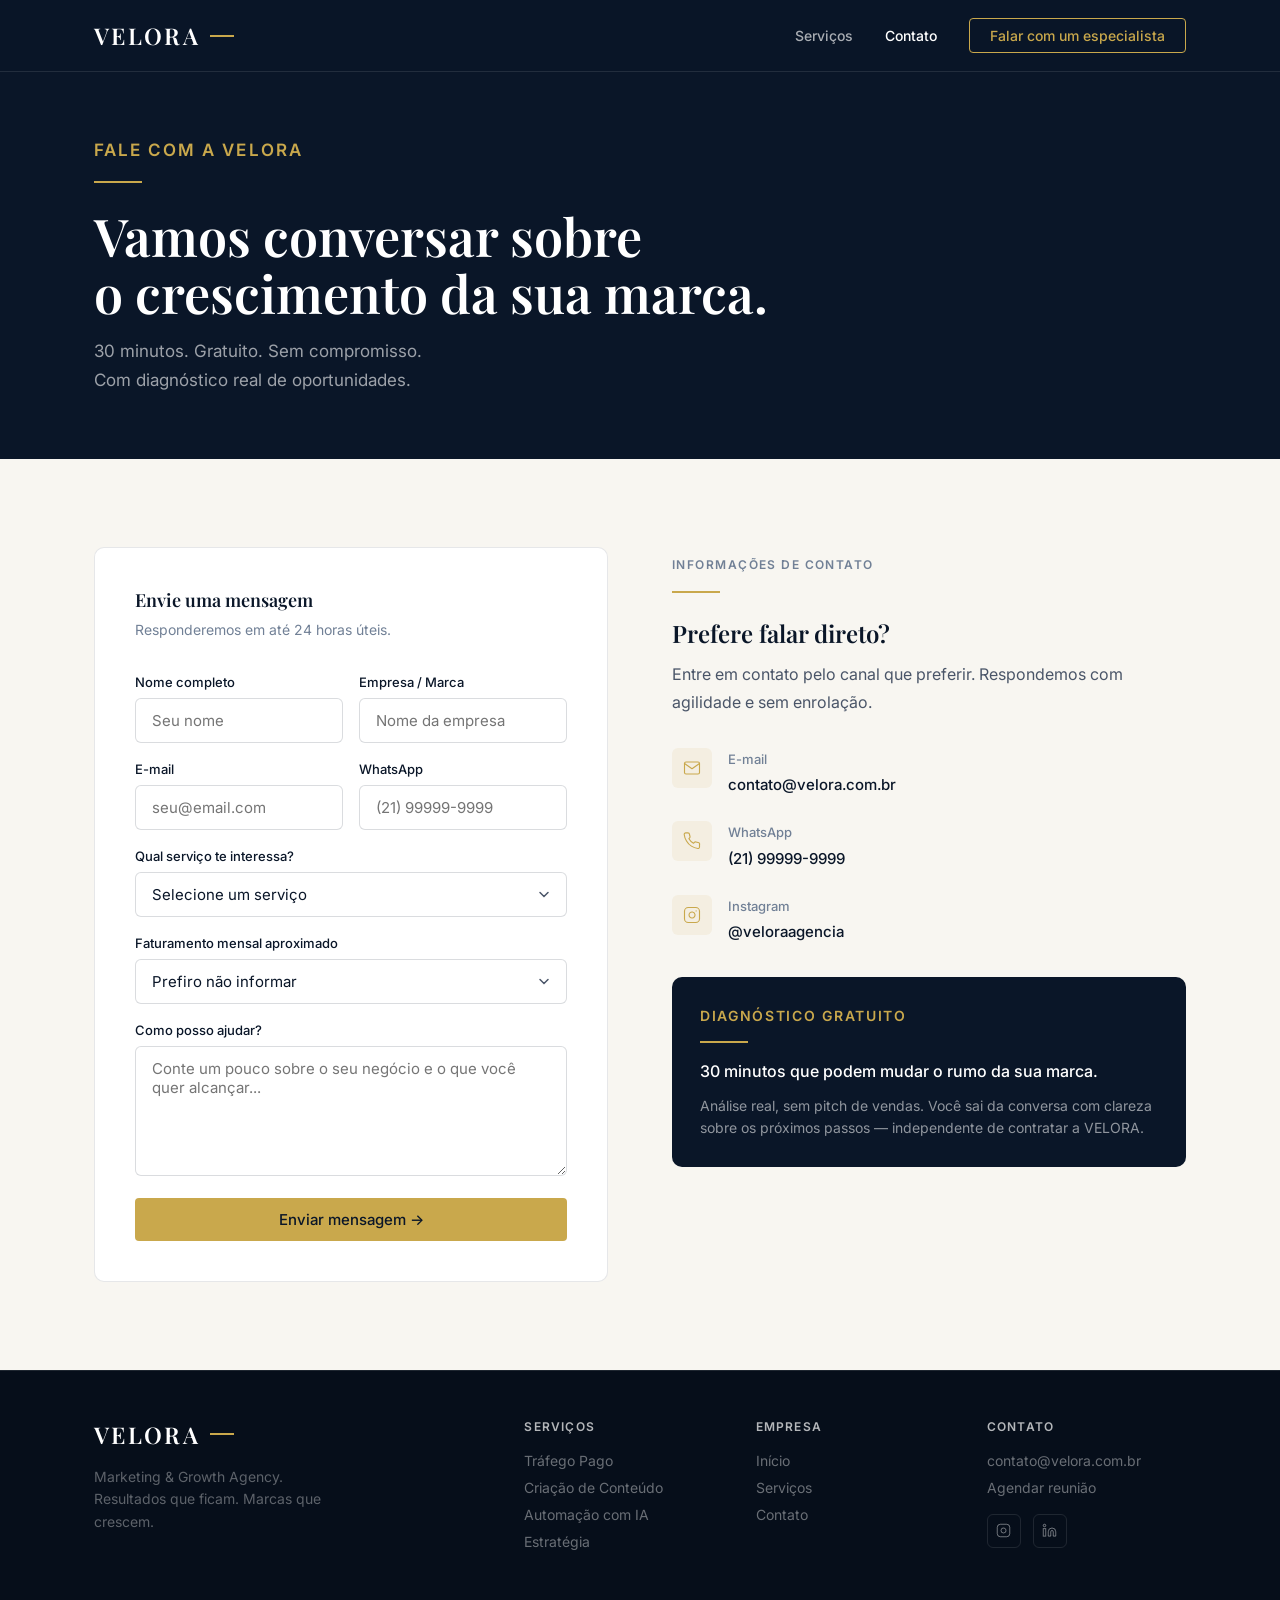
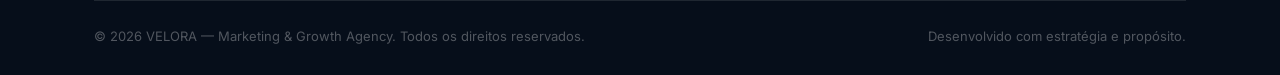
==== contato.html @ fdc5f214 "Add files via upload" ====
<!DOCTYPE html>
<html lang="pt-BR">
<head>
  <meta charset="UTF-8">
  <meta name="viewport" content="width=device-width, initial-scale=1.0">
  <title>Contato — VELORA Marketing & Growth Agency</title>
  <meta name="description" content="Agende uma conversa estratégica gratuita de 30 minutos. Diagnóstico real, sem compromisso.">
  <link rel="preconnect" href="https://fonts.googleapis.com">
  <link rel="preconnect" href="https://fonts.gstatic.com" crossorigin>
  <link href="https://fonts.googleapis.com/css2?family=Playfair+Display:wght@600&family=Inter:wght@400;500;600&display=swap" rel="stylesheet">
  <link rel="stylesheet" href="style.css">
</head>
<body>

  <nav class="nav">
    <div class="container nav-inner">
      <a href="index.html" class="nav-logo">
        <span class="nav-logo-text">VELORA</span>
        <span class="nav-logo-rule"></span>
      </a>
      <div class="nav-links">
        <a href="servicos.html">Serviços</a>
        <a href="contato.html" class="active">Contato</a>
        <a href="contato.html" class="nav-cta">Falar com um especialista</a>
      </div>
      <button class="nav-burger" id="burger" aria-label="Abrir menu">
        <span></span><span></span><span></span>
      </button>
    </div>
    <nav class="nav-mobile" id="navMobile">
      <a href="index.html">Início</a>
      <a href="servicos.html">Serviços</a>
      <a href="contato.html">Contato</a>
      <a href="contato.html" class="gold-link">Falar com um especialista →</a>
    </nav>
  </nav>

  <section class="hero-page">
    <div class="container">
      <p class="eyebrow">Fale com a VELORA</p>
      <span class="gold-rule" style="margin: 1rem 0 1.5rem;"></span>
      <h1>Vamos conversar sobre<br>o crescimento da sua marca.</h1>
      <p>30 minutos. Gratuito. Sem compromisso.<br>Com diagnóstico real de oportunidades.</p>
    </div>
  </section>

  <section class="section contact-sec">
    <div class="container">
      <div class="contact-grid">

        <div class="form-card">
          <h3>Envie uma mensagem</h3>
          <p>Responderemos em até 24 horas úteis.</p>
          <form id="contactForm">
            <div class="form-row">
              <div class="form-grp">
                <label class="form-lbl" for="nome">Nome completo</label>
                <input class="form-inp" type="text" id="nome" name="nome" placeholder="Seu nome" required>
              </div>
              <div class="form-grp">
                <label class="form-lbl" for="empresa">Empresa / Marca</label>
                <input class="form-inp" type="text" id="empresa" name="empresa" placeholder="Nome da empresa">
              </div>
            </div>
            <div class="form-row">
              <div class="form-grp">
                <label class="form-lbl" for="email">E-mail</label>
                <input class="form-inp" type="email" id="email" name="email" placeholder="seu@email.com" required>
              </div>
              <div class="form-grp">
                <label class="form-lbl" for="whatsapp">WhatsApp</label>
                <input class="form-inp" type="tel" id="whatsapp" name="whatsapp" placeholder="(21) 99999-9999">
              </div>
            </div>
            <div class="form-grp">
              <label class="form-lbl" for="servico">Qual serviço te interessa?</label>
              <select class="form-sel" id="servico" name="servico">
                <option value="">Selecione um serviço</option>
                <option>Tráfego Pago</option>
                <option>Criação de Conteúdo</option>
                <option>Automação com IA</option>
                <option>Estratégia de Marketing</option>
                <option>Pacote completo</option>
                <option>Ainda não sei — preciso de orientação</option>
              </select>
            </div>
            <div class="form-grp">
              <label class="form-lbl" for="faturamento">Faturamento mensal aproximado</label>
              <select class="form-sel" id="faturamento" name="faturamento">
                <option value="">Prefiro não informar</option>
                <option>Até R$ 10.000/mês</option>
                <option>R$ 10.000 – R$ 50.000/mês</option>
                <option>R$ 50.000 – R$ 200.000/mês</option>
                <option>Acima de R$ 200.000/mês</option>
              </select>
            </div>
            <div class="form-grp">
              <label class="form-lbl" for="mensagem">Como posso ajudar?</label>
              <textarea class="form-ta" id="mensagem" name="mensagem" placeholder="Conte um pouco sobre o seu negócio e o que você quer alcançar..."></textarea>
            </div>
            <button type="submit" class="btn btn-primary btn-full">Enviar mensagem →</button>
          </form>
          <div class="success-msg" id="successMsg">
            Mensagem enviada com sucesso! Entraremos em contato em até 24 horas úteis.
          </div>
        </div>

        <div class="contact-sidebar">
          <p class="eyebrow">Informações de contato</p>
          <span class="gold-rule" style="margin: 1rem 0 1.5rem;"></span>
          <h3>Prefere falar direto?</h3>
          <p>Entre em contato pelo canal que preferir. Respondemos com agilidade e sem enrolação.</p>

          <div class="c-item">
            <div class="c-icon">
              <svg viewBox="0 0 24 24"><path d="M4 4h16c1.1 0 2 .9 2 2v12c0 1.1-.9 2-2 2H4c-1.1 0-2-.9-2-2V6c0-1.1.9-2 2-2z"/><polyline points="22,6 12,13 2,6"/></svg>
            </div>
            <div class="c-item-txt">
              <p>E-mail</p>
              <p>contato@velora.com.br</p>
            </div>
          </div>

          <div class="c-item">
            <div class="c-icon">
              <svg viewBox="0 0 24 24"><path d="M22 16.92v3a2 2 0 0 1-2.18 2 19.79 19.79 0 0 1-8.63-3.07A19.5 19.5 0 0 1 4.69 12a19.79 19.79 0 0 1-3.07-8.67A2 2 0 0 1 3.6 1.11h3a2 2 0 0 1 2 1.72c.127.96.361 1.903.7 2.81a2 2 0 0 1-.45 2.11L7.91 8.91a16 16 0 0 0 6.06 6.06l1.17-1.17a2 2 0 0 1 2.11-.45c.907.339 1.85.573 2.81.7A2 2 0 0 1 22 16.92z"/></svg>
            </div>
            <div class="c-item-txt">
              <p>WhatsApp</p>
              <p>(21) 99999-9999</p>
            </div>
          </div>

          <div class="c-item">
            <div class="c-icon">
              <svg viewBox="0 0 24 24"><rect x="2" y="2" width="20" height="20" rx="5"/><path d="M16 11.37A4 4 0 1 1 12.63 8 4 4 0 0 1 16 11.37z"/><line x1="17.5" y1="6.5" x2="17.51" y2="6.5"/></svg>
            </div>
            <div class="c-item-txt">
              <p>Instagram</p>
              <p>@veloraagencia</p>
            </div>
          </div>

          <div class="diag-card">
            <p class="eyebrow" style="margin-bottom: 0.875rem;">Diagnóstico gratuito</p>
            <span class="gold-rule" style="margin-bottom: 1rem;"></span>
            <p class="diag-title">30 minutos que podem mudar o rumo da sua marca.</p>
            <p>Análise real, sem pitch de vendas. Você sai da conversa com clareza sobre os próximos passos — independente de contratar a VELORA.</p>
          </div>
        </div>

      </div>
    </div>
  </section>

  <footer class="footer">
    <div class="container">
      <div class="footer-grid">
        <div class="footer-brand">
          <a href="index.html" class="nav-logo">
            <span class="nav-logo-text">VELORA</span>
            <span class="nav-logo-rule"></span>
          </a>
          <p>Marketing & Growth Agency.<br>Resultados que ficam. Marcas que crescem.</p>
        </div>
        <div class="footer-col">
          <h4>Serviços</h4>
          <a href="servicos.html">Tráfego Pago</a>
          <a href="servicos.html">Criação de Conteúdo</a>
          <a href="servicos.html">Automação com IA</a>
          <a href="servicos.html">Estratégia</a>
        </div>
        <div class="footer-col">
          <h4>Empresa</h4>
          <a href="index.html">Início</a>
          <a href="servicos.html">Serviços</a>
          <a href="contato.html">Contato</a>
        </div>
        <div class="footer-col">
          <h4>Contato</h4>
          <a href="mailto:contato@velora.com.br">contato@velora.com.br</a>
          <a href="contato.html">Agendar reunião</a>
          <div class="footer-social">
            <a href="#" aria-label="Instagram">
              <svg viewBox="0 0 24 24"><rect x="2" y="2" width="20" height="20" rx="5"/><path d="M16 11.37A4 4 0 1 1 12.63 8 4 4 0 0 1 16 11.37z"/><line x1="17.5" y1="6.5" x2="17.51" y2="6.5"/></svg>
            </a>
            <a href="#" aria-label="LinkedIn">
              <svg viewBox="0 0 24 24"><path d="M16 8a6 6 0 0 1 6 6v7h-4v-7a2 2 0 0 0-2-2 2 2 0 0 0-2 2v7h-4v-7a6 6 0 0 1 6-6z"/><rect x="2" y="9" width="4" height="12"/><circle cx="4" cy="4" r="2"/></svg>
            </a>
          </div>
        </div>
      </div>
      <div class="footer-bottom">
        <p>© 2026 VELORA — Marketing & Growth Agency. Todos os direitos reservados.</p>
        <p>Desenvolvido com estratégia e propósito.</p>
      </div>
    </div>
  </footer>

  <script>
    const burger = document.getElementById('burger');
    const nav = document.getElementById('navMobile');
    burger.addEventListener('click', () => nav.classList.toggle('open'));

    document.getElementById('contactForm').addEventListener('submit', function(e) {
      e.preventDefault();
      this.style.display = 'none';
      document.getElementById('successMsg').style.display = 'block';
    });
  </script>

</body>
</html>
---- style.css ----
/* ==========================================
   VELORA — Master Stylesheet
   Marketing & Growth Agency
   ========================================== */

*, *::before, *::after { box-sizing: border-box; margin: 0; padding: 0; }
html { scroll-behavior: smooth; font-size: 16px; }
body { font-family: 'Inter', system-ui, -apple-system, sans-serif; background: #F8F6F1; color: #0A1628; -webkit-font-smoothing: antialiased; }
img { max-width: 100%; display: block; }
a { text-decoration: none; color: inherit; }
ul { list-style: none; }

:root {
  --midnight: #0A1628;
  --midnight-2: #0F1E35;
  --gold: #C9A84C;
  --gold-light: #DFC07A;
  --off-white: #F8F6F1;
  --white: #FFFFFF;
  --teal: #2B9CB3;
  --carbon: #4A5568;
  --carbon-light: #718096;
  --border-light: rgba(255,255,255,0.1);
  --border-dark: rgba(10,22,40,0.1);
  --max-w: 1140px;
  --nav-h: 72px;
}

h1, h2, h3 { font-family: 'Playfair Display', Georgia, serif; }
h1 { font-size: clamp(2.25rem, 5.5vw, 4rem); line-height: 1.1; font-weight: 600; }
h2 { font-size: clamp(1.75rem, 4vw, 2.75rem); line-height: 1.15; font-weight: 600; }
h3 { font-size: 1.125rem; font-weight: 600; }
p { line-height: 1.7; }

.container { max-width: var(--max-w); margin: 0 auto; padding: 0 1.5rem; }
.section { padding: 5.5rem 0; }
.eyebrow { font-size: 0.75rem; font-weight: 600; letter-spacing: 0.12em; text-transform: uppercase; }
.gold-rule { width: 48px; height: 2px; background: var(--gold); display: block; }
.gold-rule-center { margin-left: auto; margin-right: auto; }

/* NAV */
.nav { position: fixed; top: 0; left: 0; right: 0; height: var(--nav-h); background: rgba(10,22,40,0.97); backdrop-filter: blur(12px); z-index: 100; border-bottom: 1px solid var(--border-light); }
.nav-inner { height: 100%; display: flex; align-items: center; justify-content: space-between; }
.nav-logo { display: flex; align-items: center; gap: 10px; }
.nav-logo-text { font-family: 'Playfair Display', serif; font-size: 1.4375rem; font-weight: 600; color: var(--white); letter-spacing: 0.1em; }
.nav-logo-rule { width: 24px; height: 2px; background: var(--gold); flex-shrink: 0; }
.nav-links { display: flex; align-items: center; gap: 2rem; }
.nav-links a { font-size: 0.875rem; font-weight: 500; color: rgba(255,255,255,0.65); transition: color 0.2s; }
.nav-links a:hover, .nav-links a.active { color: var(--white); }
.nav-cta { background: transparent; border: 1.5px solid var(--gold); color: var(--gold) !important; padding: 0.5rem 1.25rem; border-radius: 4px; font-size: 0.875rem; font-weight: 500; cursor: pointer; transition: background 0.2s, color 0.2s; font-family: inherit; }
.nav-cta:hover { background: var(--gold); color: var(--midnight) !important; }
.nav-burger { display: none; flex-direction: column; gap: 5px; cursor: pointer; background: none; border: none; padding: 4px; }
.nav-burger span { width: 24px; height: 2px; background: var(--white); transition: all 0.3s; display: block; }
.nav-mobile { display: none; }
.nav-mobile.open { display: flex; flex-direction: column; background: var(--midnight); position: fixed; top: var(--nav-h); left: 0; right: 0; bottom: 0; padding: 2rem 1.5rem; z-index: 99; gap: 0; }
.nav-mobile.open a { font-size: 1.25rem; color: rgba(255,255,255,0.8); padding: 1.125rem 0; border-bottom: 1px solid var(--border-light); }
.nav-mobile.open a.gold-link { color: var(--gold); border-bottom: none; margin-top: 1.5rem; }

/* BUTTONS */
.btn { display: inline-flex; align-items: center; gap: 8px; padding: 0.875rem 1.75rem; border-radius: 4px; font-size: 0.9375rem; font-weight: 500; cursor: pointer; transition: all 0.2s; border: none; font-family: inherit; line-height: 1; }
.btn-primary { background: var(--gold); color: var(--midnight); }
.btn-primary:hover { background: var(--gold-light); }
.btn-outline { background: transparent; border: 1.5px solid rgba(255,255,255,0.3); color: var(--white); }
.btn-outline:hover { border-color: var(--white); background: rgba(255,255,255,0.06); }
.btn-outline-dark { background: transparent; border: 1.5px solid rgba(10,22,40,0.25); color: var(--midnight); }
.btn-outline-dark:hover { border-color: var(--midnight); background: rgba(10,22,40,0.05); }
.btn-full { width: 100%; justify-content: center; }

/* HERO (Home) */
.hero { min-height: 100vh; background: var(--midnight); color: var(--white); display: flex; align-items: center; padding-top: var(--nav-h); }
.hero-inner { padding: 4rem 0 3.5rem; }
.hero-eyebrow { color: var(--gold); margin-bottom: 1.5rem; display: flex; align-items: center; gap: 14px; }
.hero-eyebrow::before { content: ''; display: block; width: 32px; height: 1.5px; background: var(--gold); }
.hero-title { margin-bottom: 0.5rem; }
.hero-title .accent { color: var(--gold); }
.hero-sub { font-size: clamp(1rem, 2vw, 1.125rem); color: rgba(255,255,255,0.6); margin: 1.5rem 0 2.5rem; max-width: 560px; }
.hero-btns { display: flex; gap: 1rem; flex-wrap: wrap; }
.hero-scroll { margin-top: 4.5rem; color: rgba(255,255,255,0.3); font-size: 0.8125rem; letter-spacing: 0.08em; display: flex; align-items: center; gap: 12px; }
.hero-scroll::after { content: ''; display: block; width: 40px; height: 1px; background: rgba(255,255,255,0.15); }

/* STATS BAR */
.stats-bar { background: var(--midnight-2); border-top: 1px solid var(--border-light); border-bottom: 1px solid var(--border-light); }
.stats-grid { display: grid; grid-template-columns: repeat(3, 1fr); }
.stat-item { padding: 2rem; text-align: center; border-right: 1px solid var(--border-light); }
.stat-item:last-child { border-right: none; }
.stat-num { font-family: 'Playfair Display', serif; font-size: 2rem; font-weight: 600; color: var(--gold); line-height: 1; margin-bottom: 0.5rem; }
.stat-lbl { font-size: 0.8125rem; color: rgba(255,255,255,0.5); }

/* DIFERENCIAIS */
.dif { background: var(--off-white); }
.dif-grid { display: grid; grid-template-columns: 1fr 1fr; gap: 4rem; align-items: start; }
.dif-left .eyebrow { color: var(--carbon-light); margin-bottom: 1rem; }
.dif-left h2 { margin: 1.25rem 0 1.5rem; }
.dif-left h2 em { font-style: normal; color: var(--gold); }
.dif-left p { color: var(--carbon); max-width: 460px; }
.dif-right { display: grid; gap: 1.125rem; }
.pillar { background: var(--white); border-radius: 8px; padding: 1.5rem; border: 1px solid var(--border-dark); }
.pillar-dot { width: 8px; height: 8px; background: var(--gold); border-radius: 2px; margin-bottom: 0.875rem; }
.pillar h3 { font-family: 'Inter', sans-serif; font-size: 0.9375rem; font-weight: 600; margin-bottom: 0.5rem; }
.pillar p { font-size: 0.875rem; color: var(--carbon); }

/* SERVICES SECTION */
.services { background: var(--midnight); color: var(--white); }
.services-hd { text-align: center; margin-bottom: 3.5rem; }
.services-hd .eyebrow { color: var(--gold); margin-bottom: 1rem; }
.services-hd h2 { color: var(--white); }
.services-grid { display: grid; grid-template-columns: repeat(4, 1fr); gap: 1.25rem; }
.svc-card { background: rgba(255,255,255,0.04); border: 1px solid var(--border-light); border-radius: 8px; padding: 1.75rem; transition: border-color 0.2s; position: relative; overflow: hidden; }
.svc-card::before { content: ''; position: absolute; top: 0; left: 0; right: 0; height: 2px; background: var(--gold); }
.svc-card:hover { border-color: rgba(201,168,76,0.35); }
.svc-icon { width: 40px; height: 40px; background: rgba(201,168,76,0.1); border-radius: 6px; display: flex; align-items: center; justify-content: center; margin-bottom: 1.25rem; }
.svc-icon svg { width: 20px; height: 20px; stroke: var(--gold); fill: none; stroke-width: 1.5; stroke-linecap: round; stroke-linejoin: round; }
.svc-card h3 { color: var(--white); margin-bottom: 0.75rem; font-family: 'Inter', sans-serif; font-size: 1rem; font-weight: 600; }
.svc-card > p { color: rgba(255,255,255,0.5); font-size: 0.875rem; }
.svc-list { margin-top: 1.125rem; }
.svc-list li { font-size: 0.8125rem; color: rgba(255,255,255,0.4); padding: 0.3rem 0; padding-left: 1rem; position: relative; }
.svc-list li::before { content: '–'; position: absolute; left: 0; color: var(--gold); opacity: 0.7; }

/* PROCESS */
.process { background: var(--off-white); }
.process-hd { text-align: center; margin-bottom: 3.5rem; }
.process-hd .eyebrow { color: var(--carbon-light); margin-bottom: 1rem; }
.process-steps { display: grid; grid-template-columns: repeat(4, 1fr); gap: 0; }
.p-step { padding: 2rem 1.5rem; }
.step-n { font-family: 'Playfair Display', serif; font-size: 1.875rem; color: var(--gold); font-weight: 600; line-height: 1; margin-bottom: 1rem; opacity: 0.55; }
.p-step h3 { font-family: 'Inter', sans-serif; font-size: 0.9375rem; font-weight: 600; margin-bottom: 0.625rem; }
.p-step p { font-size: 0.875rem; color: var(--carbon); }

/* CTA SECTION */
.cta-sec { background: var(--midnight); position: relative; overflow: hidden; }
.cta-sec::before { content: ''; position: absolute; inset: 0; background: radial-gradient(ellipse at 65% 50%, rgba(201,168,76,0.06) 0%, transparent 65%); }
.cta-inner { text-align: center; position: relative; z-index: 1; }
.cta-inner .eyebrow { color: var(--gold); margin-bottom: 1.5rem; }
.cta-inner h2 { color: var(--white); margin-bottom: 1rem; }
.cta-inner > p { color: rgba(255,255,255,0.55); max-width: 500px; margin: 0 auto; }
.cta-btns { display: flex; gap: 1rem; justify-content: center; flex-wrap: wrap; margin-top: 2.5rem; }

/* HERO SUB-PAGES */
.hero-page { background: var(--midnight); color: var(--white); padding: calc(var(--nav-h) + 4rem) 0 4rem; }
.hero-page .eyebrow { color: var(--gold); margin-bottom: 1rem; }
.hero-page h1 { font-size: clamp(2rem, 4.5vw, 3.25rem); margin: 1.25rem 0 1rem; }
.hero-page p { color: rgba(255,255,255,0.6); max-width: 540px; font-size: 1.0625rem; }

/* SERVICES FULL PAGE */
.svc-full { background: var(--off-white); }
.svc-card-full { background: var(--white); border-radius: 10px; padding: 2.5rem; border: 1px solid var(--border-dark); margin-bottom: 1.5rem; display: grid; grid-template-columns: 1fr 1fr; gap: 2.5rem; align-items: start; }
.svc-tag { display: inline-block; background: rgba(201,168,76,0.1); color: #8B6D1E; font-size: 0.75rem; font-weight: 600; padding: 0.3rem 0.875rem; border-radius: 20px; margin-bottom: 1rem; letter-spacing: 0.04em; text-transform: uppercase; }
.svc-card-full h3 { font-family: 'Playfair Display', serif; font-size: 1.5rem; margin-bottom: 0.875rem; }
.svc-card-full > div:first-child > p { color: var(--carbon); font-size: 0.9375rem; }
.feat-list li { display: flex; align-items: flex-start; gap: 10px; font-size: 0.875rem; color: var(--carbon); padding: 0.5rem 0; border-bottom: 1px solid rgba(10,22,40,0.07); }
.feat-list li::before { content: ''; display: block; width: 6px; height: 6px; min-width: 6px; background: var(--gold); border-radius: 50%; margin-top: 0.5rem; }

/* CONTACT PAGE */
.contact-sec { background: var(--off-white); }
.contact-grid { display: grid; grid-template-columns: 1fr 1fr; gap: 4rem; align-items: start; }
.form-card { background: var(--white); border-radius: 10px; padding: 2.5rem; border: 1px solid var(--border-dark); }
.form-card h3 { margin-bottom: 0.375rem; font-family: 'Playfair Display', serif; }
.form-card > p { font-size: 0.875rem; color: var(--carbon-light); margin-bottom: 2rem; }
.form-grp { margin-bottom: 1.125rem; }
.form-lbl { display: block; font-size: 0.8125rem; font-weight: 500; color: var(--midnight); margin-bottom: 0.5rem; }
.form-inp, .form-ta, .form-sel { width: 100%; padding: 0.75rem 1rem; border: 1.5px solid rgba(10,22,40,0.15); border-radius: 6px; font-size: 0.9375rem; font-family: inherit; color: var(--midnight); background: var(--white); transition: border-color 0.2s; outline: none; }
.form-inp:focus, .form-ta:focus, .form-sel:focus { border-color: var(--gold); }
.form-ta { resize: vertical; min-height: 130px; }
.form-sel { appearance: none; background-image: url("data:image/svg+xml,%3Csvg width='12' height='12' viewBox='0 0 12 12' fill='none' xmlns='http://www.w3.org/2000/svg'%3E%3Cpath d='M2 4.5L6 8.5L10 4.5' stroke='%234A5568' stroke-width='1.5' stroke-linecap='round'/%3E%3C/svg%3E"); background-repeat: no-repeat; background-position: right 1rem center; padding-right: 2.5rem; cursor: pointer; }
.form-row { display: grid; grid-template-columns: 1fr 1fr; gap: 1rem; }
.contact-sidebar { padding-top: 0.5rem; }
.contact-sidebar .eyebrow { color: var(--carbon-light); margin-bottom: 1rem; }
.contact-sidebar h3 { font-family: 'Playfair Display', serif; font-size: 1.5rem; margin: 1.25rem 0 0.75rem; }
.contact-sidebar > p { color: var(--carbon); margin-bottom: 2rem; }
.c-item { display: flex; gap: 1rem; align-items: flex-start; margin-bottom: 1.5rem; }
.c-icon { width: 40px; height: 40px; min-width: 40px; background: rgba(201,168,76,0.1); border-radius: 6px; display: flex; align-items: center; justify-content: center; }
.c-icon svg { width: 18px; height: 18px; stroke: var(--gold); fill: none; stroke-width: 1.5; stroke-linecap: round; stroke-linejoin: round; }
.c-item-txt p:first-child { font-size: 0.8125rem; font-weight: 500; color: var(--carbon-light); margin-bottom: 2px; }
.c-item-txt p:last-child { font-size: 0.9375rem; color: var(--midnight); font-weight: 500; }
.diag-card { background: var(--midnight); border-radius: 10px; padding: 1.75rem; margin-top: 2rem; }
.diag-card .eyebrow { color: var(--gold); margin-bottom: 0.875rem; }
.diag-card p { color: rgba(255,255,255,0.55); font-size: 0.875rem; line-height: 1.6; }
.diag-card p.diag-title { color: var(--white); font-size: 1rem; font-weight: 500; margin-bottom: 0.625rem; }
.success-msg { display: none; margin-top: 1rem; padding: 1rem; background: rgba(43,156,179,0.08); border: 1px solid rgba(43,156,179,0.2); border-radius: 6px; font-size: 0.875rem; color: var(--midnight); }

/* FOOTER */
.footer { background: #060E1A; border-top: 1px solid var(--border-light); padding: 3rem 0 1.75rem; }
.footer-grid { display: grid; grid-template-columns: 2fr 1fr 1fr 1fr; gap: 2rem; margin-bottom: 2.5rem; }
.footer-brand > p { font-size: 0.875rem; color: rgba(255,255,255,0.35); margin-top: 1rem; max-width: 240px; line-height: 1.6; }
.footer-col h4 { font-size: 0.75rem; font-weight: 600; color: rgba(255,255,255,0.7); margin-bottom: 1.125rem; letter-spacing: 0.1em; text-transform: uppercase; }
.footer-col a { display: block; font-size: 0.875rem; color: rgba(255,255,255,0.4); margin-bottom: 0.625rem; transition: color 0.2s; }
.footer-col a:hover { color: rgba(255,255,255,0.8); }
.footer-bottom { border-top: 1px solid var(--border-light); padding-top: 1.5rem; display: flex; align-items: center; justify-content: space-between; font-size: 0.8125rem; color: rgba(255,255,255,0.3); }
.footer-social { display: flex; gap: 0.75rem; margin-top: 1.125rem; }
.footer-social a { width: 34px; height: 34px; border-radius: 6px; border: 1px solid var(--border-light); display: flex; align-items: center; justify-content: center; transition: border-color 0.2s; }
.footer-social a:hover { border-color: rgba(201,168,76,0.5); }
.footer-social a svg { width: 15px; height: 15px; stroke: rgba(255,255,255,0.45); fill: none; stroke-width: 1.5; }

/* RESPONSIVE */
@media (max-width: 1024px) {
  .services-grid { grid-template-columns: repeat(2, 1fr); }
  .process-steps { grid-template-columns: repeat(2, 1fr); }
}

@media (max-width: 768px) {
  .nav-links { display: none; }
  .nav-cta { display: none; }
  .nav-burger { display: flex; }
  .dif-grid { grid-template-columns: 1fr; gap: 2.5rem; }
  .services-grid { grid-template-columns: 1fr; }
  .process-steps { grid-template-columns: 1fr; }
  .svc-card-full { grid-template-columns: 1fr; gap: 1.5rem; }
  .contact-grid { grid-template-columns: 1fr; gap: 2.5rem; }
  .stats-grid { grid-template-columns: 1fr; }
  .stat-item { border-right: none; border-bottom: 1px solid var(--border-light); }
  .stat-item:last-child { border-bottom: none; }
  .footer-grid { grid-template-columns: 1fr 1fr; }
  .footer-bottom { flex-direction: column; gap: 0.75rem; text-align: center; }
  .hero-btns { flex-direction: column; }
  .hero-btns .btn { width: 100%; justify-content: center; }
  .cta-btns { flex-direction: column; align-items: center; }
}

@media (max-width: 480px) {
  .footer-grid { grid-template-columns: 1fr; }
  .form-row { grid-template-columns: 1fr; }
}
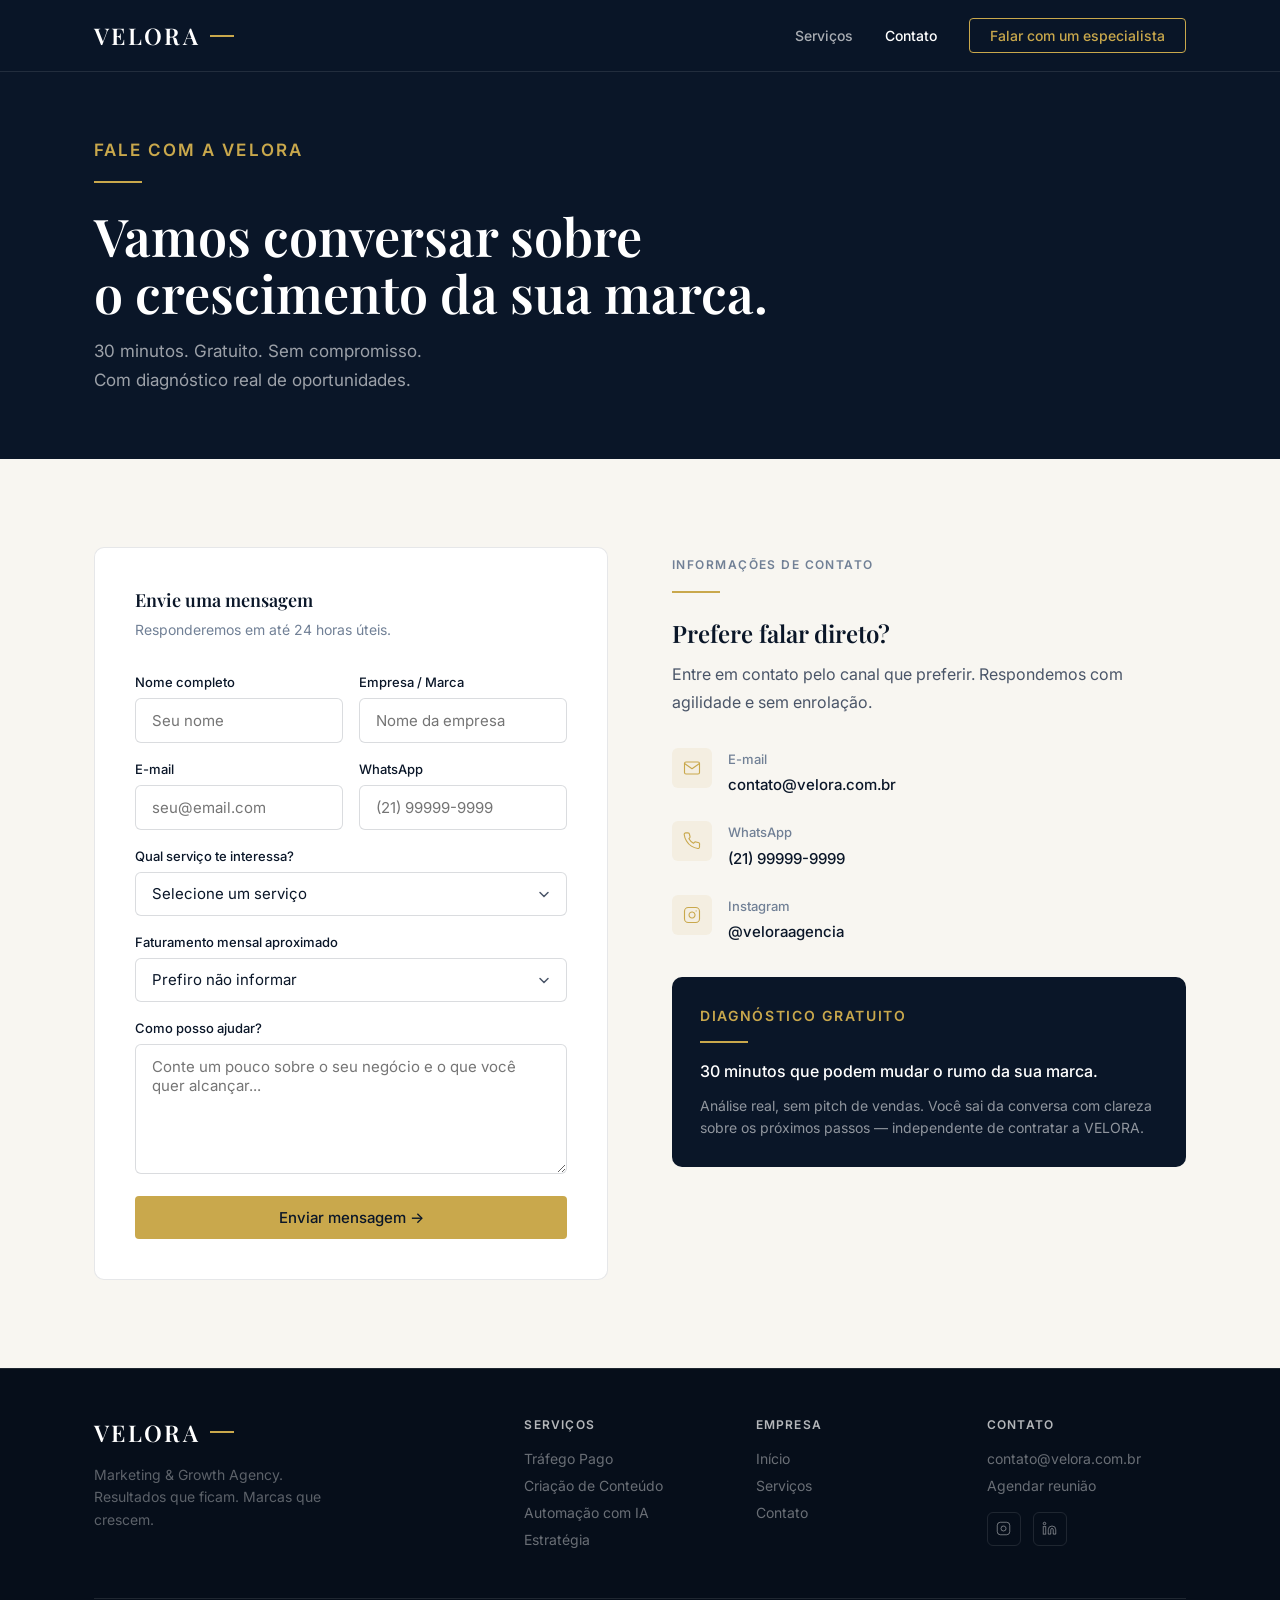
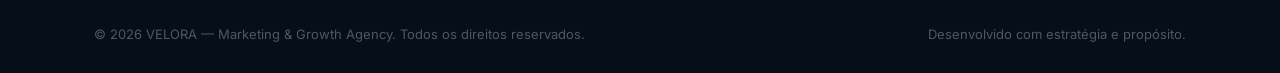
==== commit 26cd5967: "Add files via upload" ====
--- a/contato.html
+++ b/contato.html
@@ -13,6 +13,7 @@
 <body>
 
   <nav class="nav">
+  <input type="checkbox" id="nav-toggle">
     <div class="container nav-inner">
       <a href="index.html" class="nav-logo">
         <span class="nav-logo-text">VELORA</span>
@@ -23,9 +24,9 @@
         <a href="contato.html" class="active">Contato</a>
         <a href="contato.html" class="nav-cta">Falar com um especialista</a>
       </div>
-      <button class="nav-burger" id="burger" aria-label="Abrir menu">
+      <label for="nav-toggle" class="nav-burger" aria-label="Abrir menu">
         <span></span><span></span><span></span>
-      </button>
+      </label>
     </div>
     <nav class="nav-mobile" id="navMobile">
       <a href="index.html">Início</a>
@@ -197,17 +198,5 @@
     </div>
   </footer>
 
-  <script>
-    const burger = document.getElementById('burger');
-    const nav = document.getElementById('navMobile');
-    burger.addEventListener('click', () => nav.classList.toggle('open'));
-
-    document.getElementById('contactForm').addEventListener('submit', function(e) {
-      e.preventDefault();
-      this.style.display = 'none';
-      document.getElementById('successMsg').style.display = 'block';
-    });
-  </script>
-
 </body>
 </html>
--- a/style.css
+++ b/style.css
@@ -49,12 +49,13 @@
 .nav-links a:hover, .nav-links a.active { color: var(--white); }
 .nav-cta { background: transparent; border: 1.5px solid var(--gold); color: var(--gold) !important; padding: 0.5rem 1.25rem; border-radius: 4px; font-size: 0.875rem; font-weight: 500; cursor: pointer; transition: background 0.2s, color 0.2s; font-family: inherit; }
 .nav-cta:hover { background: var(--gold); color: var(--midnight) !important; }
+#nav-toggle { display: none; }
 .nav-burger { display: none; flex-direction: column; gap: 5px; cursor: pointer; background: none; border: none; padding: 4px; }
 .nav-burger span { width: 24px; height: 2px; background: var(--white); transition: all 0.3s; display: block; }
 .nav-mobile { display: none; }
-.nav-mobile.open { display: flex; flex-direction: column; background: var(--midnight); position: fixed; top: var(--nav-h); left: 0; right: 0; bottom: 0; padding: 2rem 1.5rem; z-index: 99; gap: 0; }
-.nav-mobile.open a { font-size: 1.25rem; color: rgba(255,255,255,0.8); padding: 1.125rem 0; border-bottom: 1px solid var(--border-light); }
-.nav-mobile.open a.gold-link { color: var(--gold); border-bottom: none; margin-top: 1.5rem; }
+#nav-toggle:checked ~ .nav-mobile { display: flex; flex-direction: column; background: #0A1628; position: fixed; top: 0; left: 0; right: 0; bottom: 0; padding: calc(var(--nav-h) + 2rem) 1.5rem 2rem; z-index: 200; gap: 0; overflow-y: auto; }
+.nav-mobile a { font-size: 1.25rem; color: rgba(255,255,255,0.8); padding: 1.125rem 0; border-bottom: 1px solid var(--border-light); }
+.nav-mobile a.gold-link { color: var(--gold); border-bottom: none; margin-top: 1.5rem; }
 
 /* BUTTONS */
 .btn { display: inline-flex; align-items: center; gap: 8px; padding: 0.875rem 1.75rem; border-radius: 4px; font-size: 0.9375rem; font-weight: 500; cursor: pointer; transition: all 0.2s; border: none; font-family: inherit; line-height: 1; }
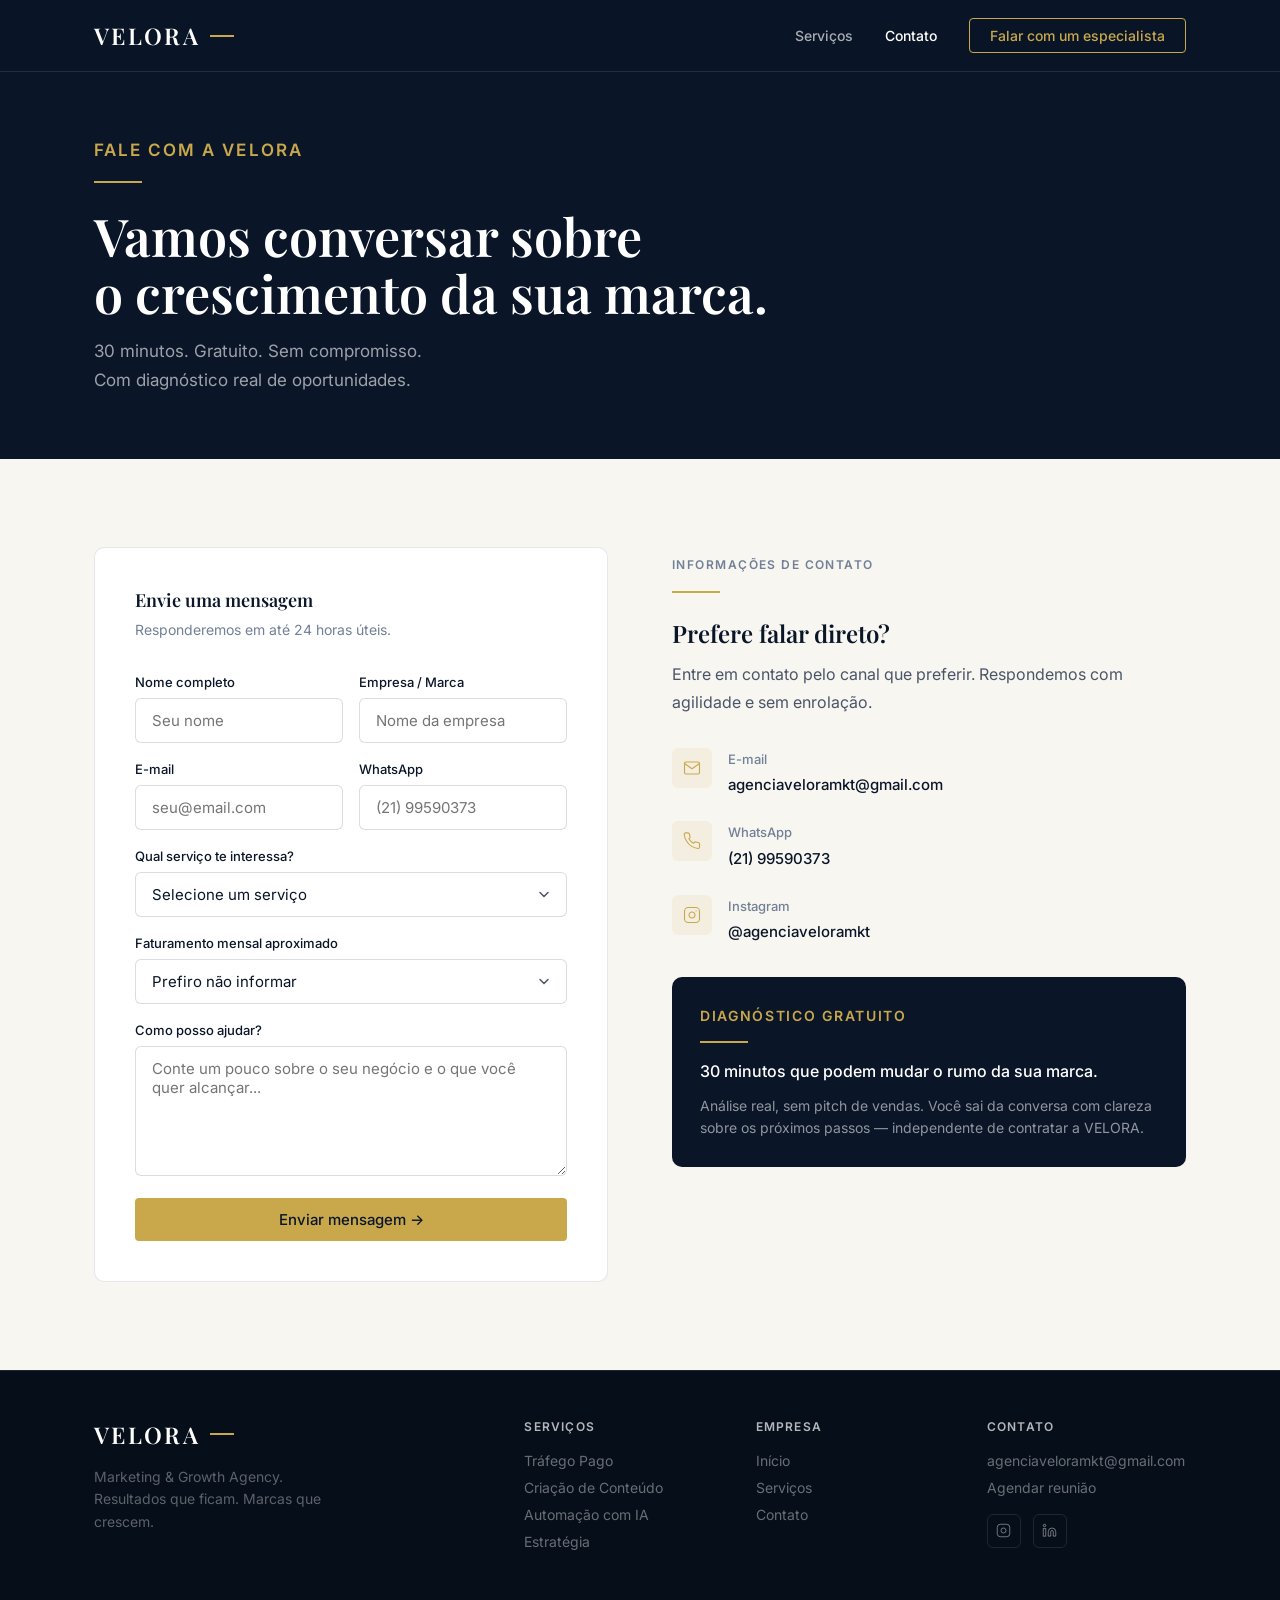
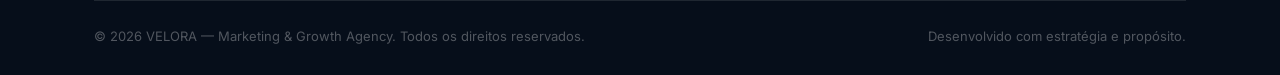
==== commit be19378b: "Add files via upload" ====
--- a/contato.html
+++ b/contato.html
@@ -52,7 +52,10 @@
         <div class="form-card">
           <h3>Envie uma mensagem</h3>
           <p>Responderemos em até 24 horas úteis.</p>
-          <form id="contactForm">
+          <form action="https://formspree.io/f/xykqzrjj" method="POST">
+            <input type="hidden" name="_next" value="https://agenciaveloramkt.github.io/velora-site/contato.html?enviado=1">
+            <input type="hidden" name="_subject" value="Novo contato — VELORA">
+            <input type="text" name="_gotcha" style="display:none">
             <div class="form-row">
               <div class="form-grp">
                 <label class="form-lbl" for="nome">Nome completo</label>
@@ -70,7 +73,7 @@
               </div>
               <div class="form-grp">
                 <label class="form-lbl" for="whatsapp">WhatsApp</label>
-                <input class="form-inp" type="tel" id="whatsapp" name="whatsapp" placeholder="(21) 99999-9999">
+                <input class="form-inp" type="tel" id="whatsapp" name="whatsapp" placeholder="(21) 99590373">
               </div>
             </div>
             <div class="form-grp">
@@ -101,9 +104,6 @@
             </div>
             <button type="submit" class="btn btn-primary btn-full">Enviar mensagem →</button>
           </form>
-          <div class="success-msg" id="successMsg">
-            Mensagem enviada com sucesso! Entraremos em contato em até 24 horas úteis.
-          </div>
         </div>
 
         <div class="contact-sidebar">
@@ -118,7 +118,7 @@
             </div>
             <div class="c-item-txt">
               <p>E-mail</p>
-              <p>contato@velora.com.br</p>
+              <p>agenciaveloramkt@gmail.com</p>
             </div>
           </div>
 
@@ -128,7 +128,7 @@
             </div>
             <div class="c-item-txt">
               <p>WhatsApp</p>
-              <p>(21) 99999-9999</p>
+              <p>(21) 99590373</p>
             </div>
           </div>
 
@@ -138,7 +138,7 @@
             </div>
             <div class="c-item-txt">
               <p>Instagram</p>
-              <p>@veloraagencia</p>
+              <p>@agenciaveloramkt</p>
             </div>
           </div>
 
@@ -179,10 +179,10 @@
         </div>
         <div class="footer-col">
           <h4>Contato</h4>
-          <a href="mailto:contato@velora.com.br">contato@velora.com.br</a>
+          <a href="mailto:agenciaveloramkt@gmail.com">agenciaveloramkt@gmail.com</a>
           <a href="contato.html">Agendar reunião</a>
           <div class="footer-social">
-            <a href="#" aria-label="Instagram">
+            <a href="https://instagram.com/agenciaveloramkt" target="_blank" aria-label="Instagram">
               <svg viewBox="0 0 24 24"><rect x="2" y="2" width="20" height="20" rx="5"/><path d="M16 11.37A4 4 0 1 1 12.63 8 4 4 0 0 1 16 11.37z"/><line x1="17.5" y1="6.5" x2="17.51" y2="6.5"/></svg>
             </a>
             <a href="#" aria-label="LinkedIn">
